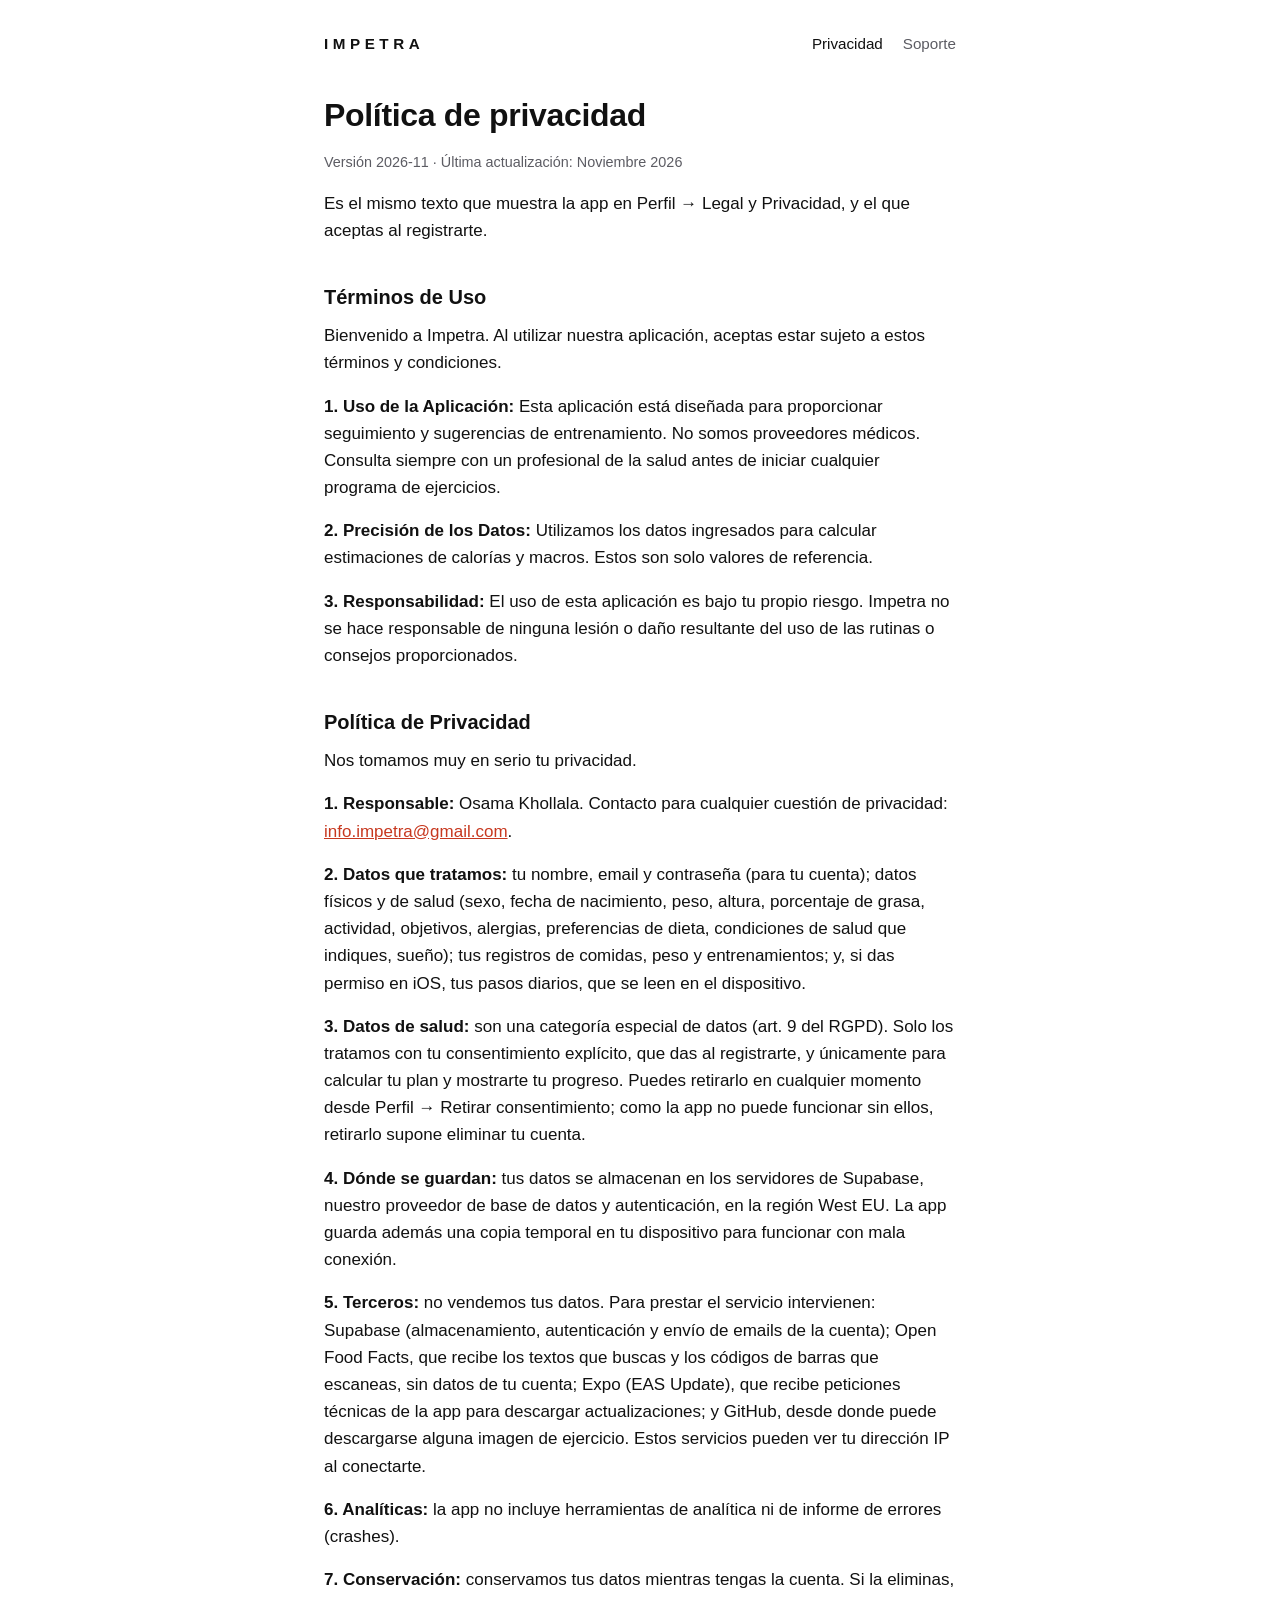
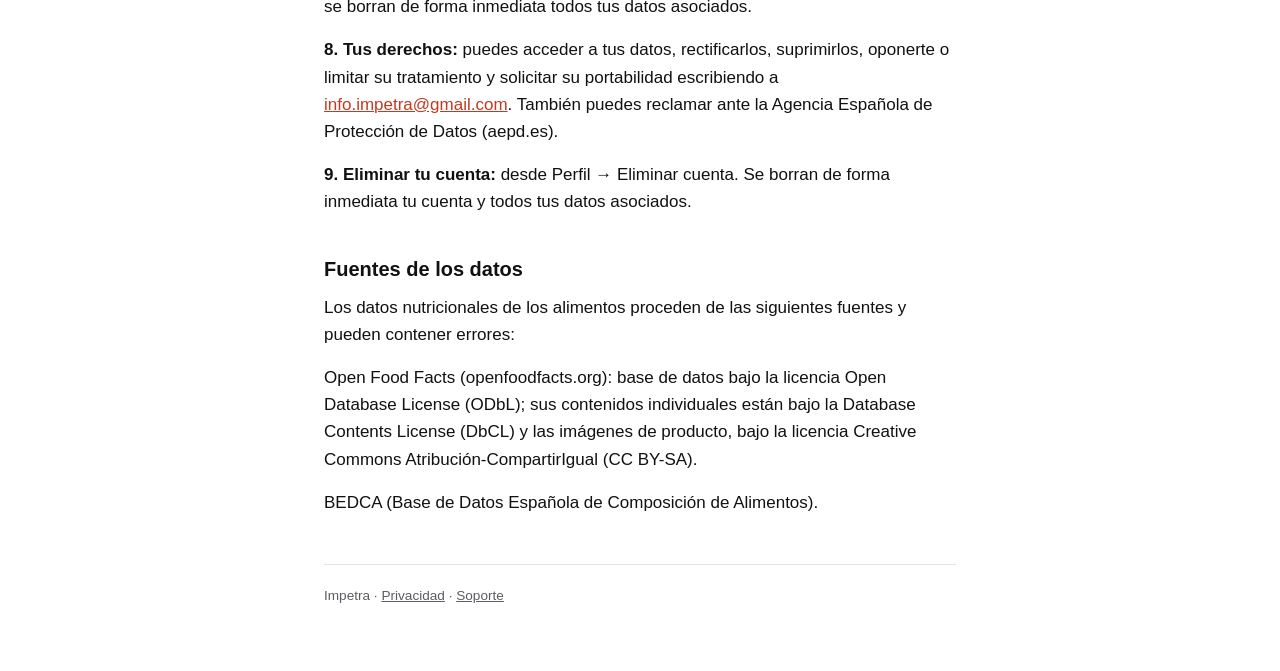
==== privacidad/index.html @ d381f9b5 "Web de Impetra" ====
<!doctype html>
<html lang="es">
<head>
<meta charset="utf-8">
<meta name="viewport" content="width=device-width, initial-scale=1">
<title>Política de privacidad · Impetra</title>
<meta name="description" content="Política de privacidad, términos de uso y fuentes de datos de Impetra: los mismos textos que acepta el usuario en la app.">
<meta name="color-scheme" content="light dark">
<meta name="theme-color" content="#ffffff" media="(prefers-color-scheme: light)">
<meta name="theme-color" content="#000000" media="(prefers-color-scheme: dark)">
<link rel="canonical" href="https://impetra.es/privacidad/">
<link rel="stylesheet" href="../styles.css">
</head>
<body>
<div class="wrap">
<header>
<a class="wordmark" href="../" aria-label="Impetra, inicio">IMPETRA</a>
<nav aria-label="Principal"><a href="../privacidad/" aria-current="page">Privacidad</a><a href="../soporte/">Soporte</a></nav>
</header>
<main>
<h1>Política de privacidad</h1>
<p class="meta">Versión <span data-policy-version>2026-11</span> · Última actualización: Noviembre 2026</p>
<p>Es el mismo texto que muestra la app en Perfil → Legal y Privacidad, y el que aceptas al registrarte.</p>
<section id="terminos-de-uso">
<h2>Términos de Uso</h2>
<p>Bienvenido a Impetra. Al utilizar nuestra aplicación, aceptas estar sujeto a estos términos y condiciones.</p>
<p><strong>1. Uso de la Aplicación:</strong> Esta aplicación está diseñada para proporcionar seguimiento y sugerencias de entrenamiento. No somos proveedores médicos. Consulta siempre con un profesional de la salud antes de iniciar cualquier programa de ejercicios.</p>
<p><strong>2. Precisión de los Datos:</strong> Utilizamos los datos ingresados para calcular estimaciones de calorías y macros. Estos son solo valores de referencia.</p>
<p><strong>3. Responsabilidad:</strong> El uso de esta aplicación es bajo tu propio riesgo. Impetra no se hace responsable de ninguna lesión o daño resultante del uso de las rutinas o consejos proporcionados.</p>
</section>
<section id="politica-de-privacidad">
<h2>Política de Privacidad</h2>
<p>Nos tomamos muy en serio tu privacidad.</p>
<p><strong>1. Responsable:</strong> Osama Khollala. Contacto para cualquier cuestión de privacidad: <a href="mailto:info.impetra@gmail.com">info.impetra@gmail.com</a>.</p>
<p><strong>2. Datos que tratamos:</strong> tu nombre, email y contraseña (para tu cuenta); datos físicos y de salud (sexo, fecha de nacimiento, peso, altura, porcentaje de grasa, actividad, objetivos, alergias, preferencias de dieta, condiciones de salud que indiques, sueño); tus registros de comidas, peso y entrenamientos; y, si das permiso en iOS, tus pasos diarios, que se leen en el dispositivo.</p>
<p><strong>3. Datos de salud:</strong> son una categoría especial de datos (art. 9 del RGPD). Solo los tratamos con tu consentimiento explícito, que das al registrarte, y únicamente para calcular tu plan y mostrarte tu progreso. Puedes retirarlo en cualquier momento desde Perfil → Retirar consentimiento; como la app no puede funcionar sin ellos, retirarlo supone eliminar tu cuenta.</p>
<p><strong>4. Dónde se guardan:</strong> tus datos se almacenan en los servidores de Supabase, nuestro proveedor de base de datos y autenticación, en la región West EU. La app guarda además una copia temporal en tu dispositivo para funcionar con mala conexión.</p>
<p><strong>5. Terceros:</strong> no vendemos tus datos. Para prestar el servicio intervienen: Supabase (almacenamiento, autenticación y envío de emails de la cuenta); Open Food Facts, que recibe los textos que buscas y los códigos de barras que escaneas, sin datos de tu cuenta; Expo (EAS Update), que recibe peticiones técnicas de la app para descargar actualizaciones; y GitHub, desde donde puede descargarse alguna imagen de ejercicio. Estos servicios pueden ver tu dirección IP al conectarte.</p>
<p><strong>6. Analíticas:</strong> la app no incluye herramientas de analítica ni de informe de errores (crashes).</p>
<p><strong>7. Conservación:</strong> conservamos tus datos mientras tengas la cuenta. Si la eliminas, se borran de forma inmediata todos tus datos asociados.</p>
<p><strong>8. Tus derechos:</strong> puedes acceder a tus datos, rectificarlos, suprimirlos, oponerte o limitar su tratamiento y solicitar su portabilidad escribiendo a <a href="mailto:info.impetra@gmail.com">info.impetra@gmail.com</a>. También puedes reclamar ante la Agencia Española de Protección de Datos (aepd.es).</p>
<p><strong>9. Eliminar tu cuenta:</strong> desde Perfil → Eliminar cuenta. Se borran de forma inmediata tu cuenta y todos tus datos asociados.</p>
</section>
<section id="fuentes-de-los-datos">
<h2>Fuentes de los datos</h2>
<p>Los datos nutricionales de los alimentos proceden de las siguientes fuentes y pueden contener errores:</p>
<p>Open Food Facts (openfoodfacts.org): base de datos bajo la licencia Open Database License (ODbL); sus contenidos individuales están bajo la Database Contents License (DbCL) y las imágenes de producto, bajo la licencia Creative Commons Atribución-CompartirIgual (CC BY-SA).</p>
<p>BEDCA (Base de Datos Española de Composición de Alimentos).</p>
</section>
</main>
<footer>
<p>Impetra · <a href="../privacidad/">Privacidad</a> · <a href="../soporte/">Soporte</a></p>
</footer>
</div>
</body>
</html>
---- styles.css ----
:root {
  --bg: #ffffff;
  --surface: #f4f4f5;
  --text: #111111;
  --muted: #5c5c63;
  --border: #e4e4e7;
  --accent: #c7381f;
  color-scheme: light;
}
@media (prefers-color-scheme: dark) {
  :root {
    --bg: #000000;
    --surface: #111113;
    --text: #f4f4f5;
    --muted: #a1a1aa;
    --border: #27272a;
    --accent: #ff5a36;
    color-scheme: dark;
  }
}
* { box-sizing: border-box; }
html { -webkit-text-size-adjust: 100%; }
body {
  margin: 0;
  background: var(--bg);
  color: var(--text);
  font: 17px/1.6 -apple-system, BlinkMacSystemFont, "Segoe UI", Roboto, "Helvetica Neue", Arial, sans-serif;
}
.wrap { max-width: 42rem; margin: 0 auto; padding: 2rem 1.25rem 3rem; }
header { display: flex; flex-wrap: wrap; align-items: baseline; justify-content: space-between; gap: 0.75rem 1.5rem; margin-bottom: 2.5rem; }
.wordmark { font-weight: 800; letter-spacing: 0.3em; font-size: 0.95rem; color: var(--text); text-decoration: none; }
nav { display: flex; gap: 1.25rem; font-size: 0.95rem; }
nav a { color: var(--muted); text-decoration: none; }
nav a:hover, nav a[aria-current="page"] { color: var(--text); }
h1 { font-size: 2rem; line-height: 1.2; margin: 0 0 1rem; letter-spacing: -0.01em; }
h2 { font-size: 1.25rem; line-height: 1.3; margin: 2.5rem 0 0.75rem; }
p, li { margin: 0 0 1rem; }
ul, ol { padding-left: 1.25rem; margin: 0 0 1rem; }
a { color: var(--accent); }
.lead { font-size: 1.15rem; color: var(--muted); }
.meta { color: var(--muted); font-size: 0.9rem; }
.card { background: var(--surface); border: 1px solid var(--border); border-radius: 14px; padding: 1.25rem; margin: 1.5rem 0; }
.card p:last-child { margin-bottom: 0; }
.links { list-style: none; padding: 0; display: flex; flex-wrap: wrap; gap: 0.75rem; }
.links a { display: inline-block; padding: 0.6rem 1.1rem; border: 1px solid var(--border); border-radius: 999px; color: var(--text); text-decoration: none; }
.links a:hover { border-color: var(--accent); }
footer { margin-top: 3rem; padding-top: 1.25rem; border-top: 1px solid var(--border); color: var(--muted); font-size: 0.85rem; }
footer a { color: var(--muted); }
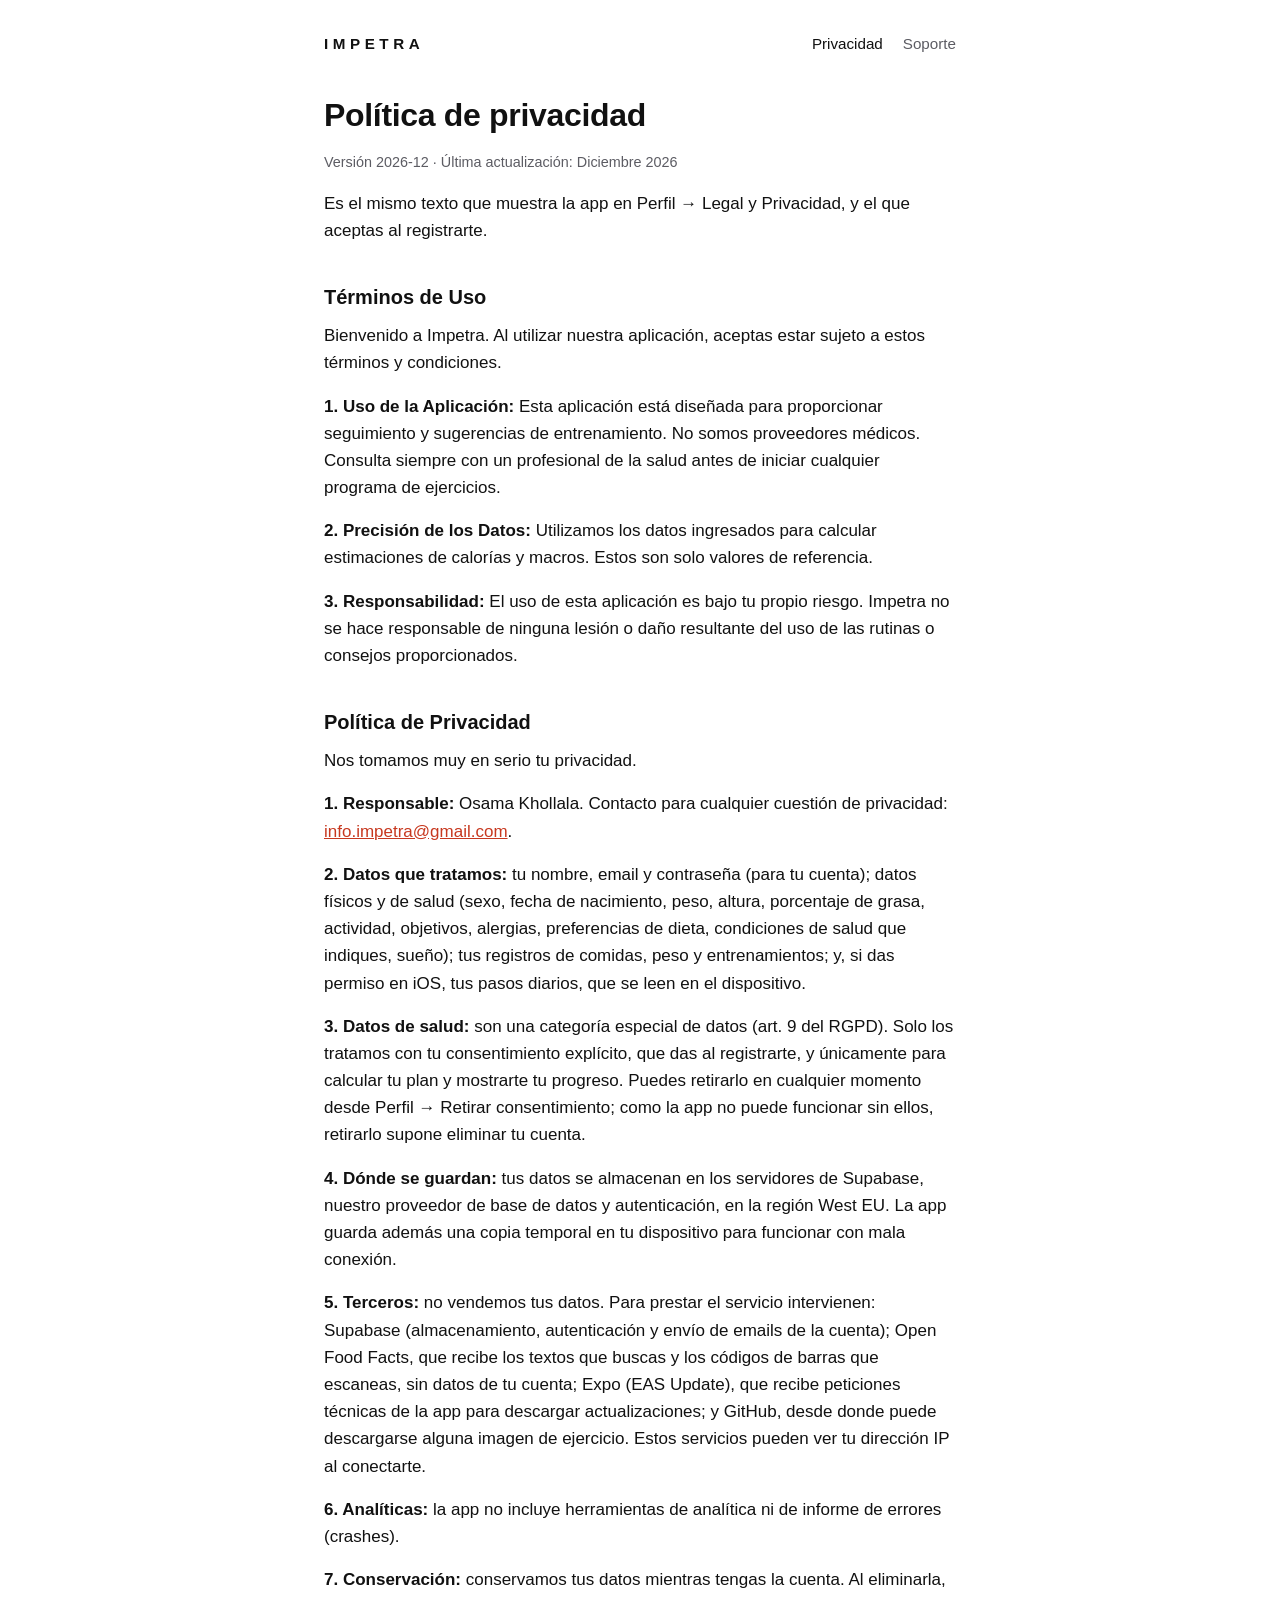
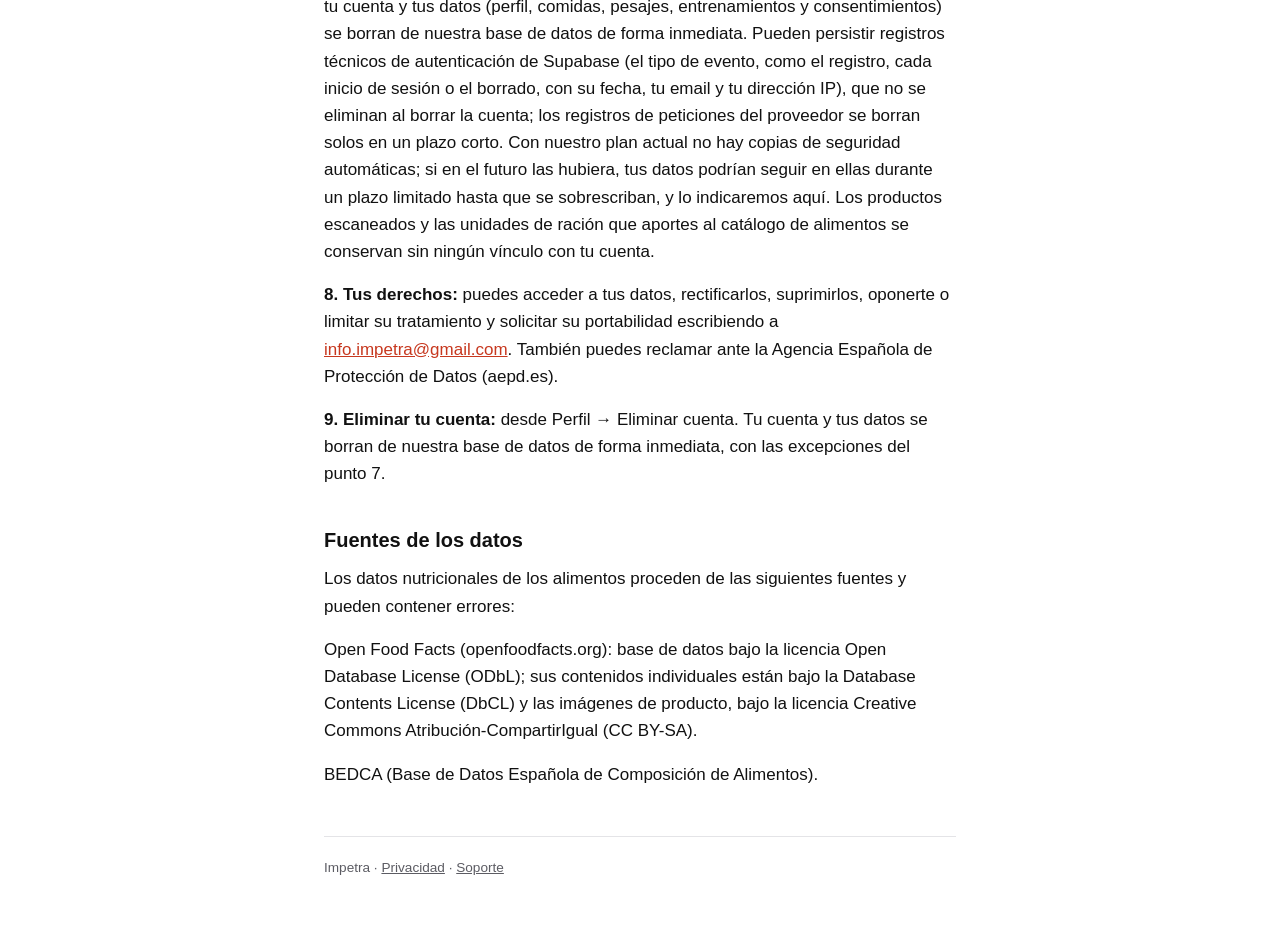
==== commit 9d08bd3f: "Política de privacidad 2026-12" ====
--- a/privacidad/index.html
+++ b/privacidad/index.html
@@ -19,7 +19,7 @@
 </header>
 <main>
 <h1>Política de privacidad</h1>
-<p class="meta">Versión <span data-policy-version>2026-11</span> · Última actualización: Noviembre 2026</p>
+<p class="meta">Versión <span data-policy-version>2026-12</span> · Última actualización: Diciembre 2026</p>
 <p>Es el mismo texto que muestra la app en Perfil → Legal y Privacidad, y el que aceptas al registrarte.</p>
 <section id="terminos-de-uso">
 <h2>Términos de Uso</h2>
@@ -37,9 +37,9 @@
 <p><strong>4. Dónde se guardan:</strong> tus datos se almacenan en los servidores de Supabase, nuestro proveedor de base de datos y autenticación, en la región West EU. La app guarda además una copia temporal en tu dispositivo para funcionar con mala conexión.</p>
 <p><strong>5. Terceros:</strong> no vendemos tus datos. Para prestar el servicio intervienen: Supabase (almacenamiento, autenticación y envío de emails de la cuenta); Open Food Facts, que recibe los textos que buscas y los códigos de barras que escaneas, sin datos de tu cuenta; Expo (EAS Update), que recibe peticiones técnicas de la app para descargar actualizaciones; y GitHub, desde donde puede descargarse alguna imagen de ejercicio. Estos servicios pueden ver tu dirección IP al conectarte.</p>
 <p><strong>6. Analíticas:</strong> la app no incluye herramientas de analítica ni de informe de errores (crashes).</p>
-<p><strong>7. Conservación:</strong> conservamos tus datos mientras tengas la cuenta. Si la eliminas, se borran de forma inmediata todos tus datos asociados.</p>
+<p><strong>7. Conservación:</strong> conservamos tus datos mientras tengas la cuenta. Al eliminarla, tu cuenta y tus datos (perfil, comidas, pesajes, entrenamientos y consentimientos) se borran de nuestra base de datos de forma inmediata. Pueden persistir registros técnicos de autenticación de Supabase (el tipo de evento, como el registro, cada inicio de sesión o el borrado, con su fecha, tu email y tu dirección IP), que no se eliminan al borrar la cuenta; los registros de peticiones del proveedor se borran solos en un plazo corto. Con nuestro plan actual no hay copias de seguridad automáticas; si en el futuro las hubiera, tus datos podrían seguir en ellas durante un plazo limitado hasta que se sobrescriban, y lo indicaremos aquí. Los productos escaneados y las unidades de ración que aportes al catálogo de alimentos se conservan sin ningún vínculo con tu cuenta.</p>
 <p><strong>8. Tus derechos:</strong> puedes acceder a tus datos, rectificarlos, suprimirlos, oponerte o limitar su tratamiento y solicitar su portabilidad escribiendo a <a href="mailto:info.impetra@gmail.com">info.impetra@gmail.com</a>. También puedes reclamar ante la Agencia Española de Protección de Datos (aepd.es).</p>
-<p><strong>9. Eliminar tu cuenta:</strong> desde Perfil → Eliminar cuenta. Se borran de forma inmediata tu cuenta y todos tus datos asociados.</p>
+<p><strong>9. Eliminar tu cuenta:</strong> desde Perfil → Eliminar cuenta. Tu cuenta y tus datos se borran de nuestra base de datos de forma inmediata, con las excepciones del punto 7.</p>
 </section>
 <section id="fuentes-de-los-datos">
 <h2>Fuentes de los datos</h2>
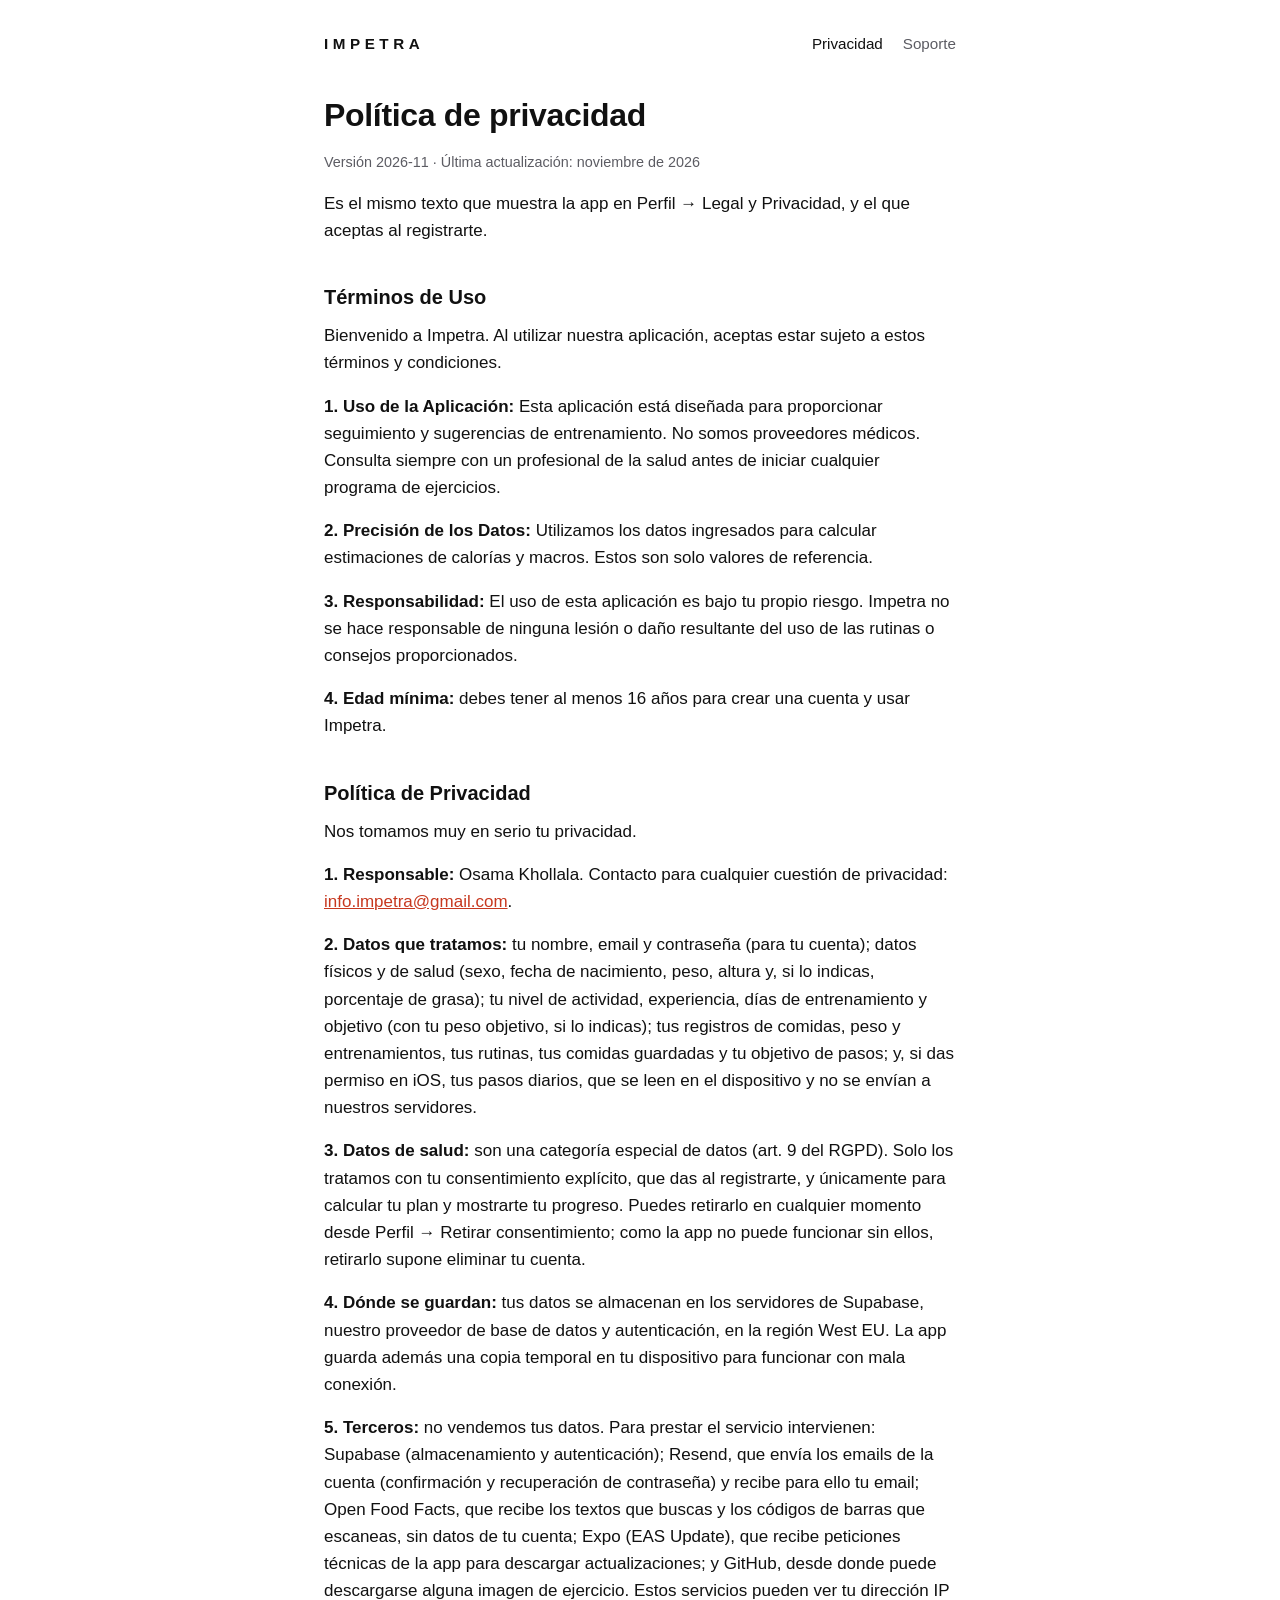
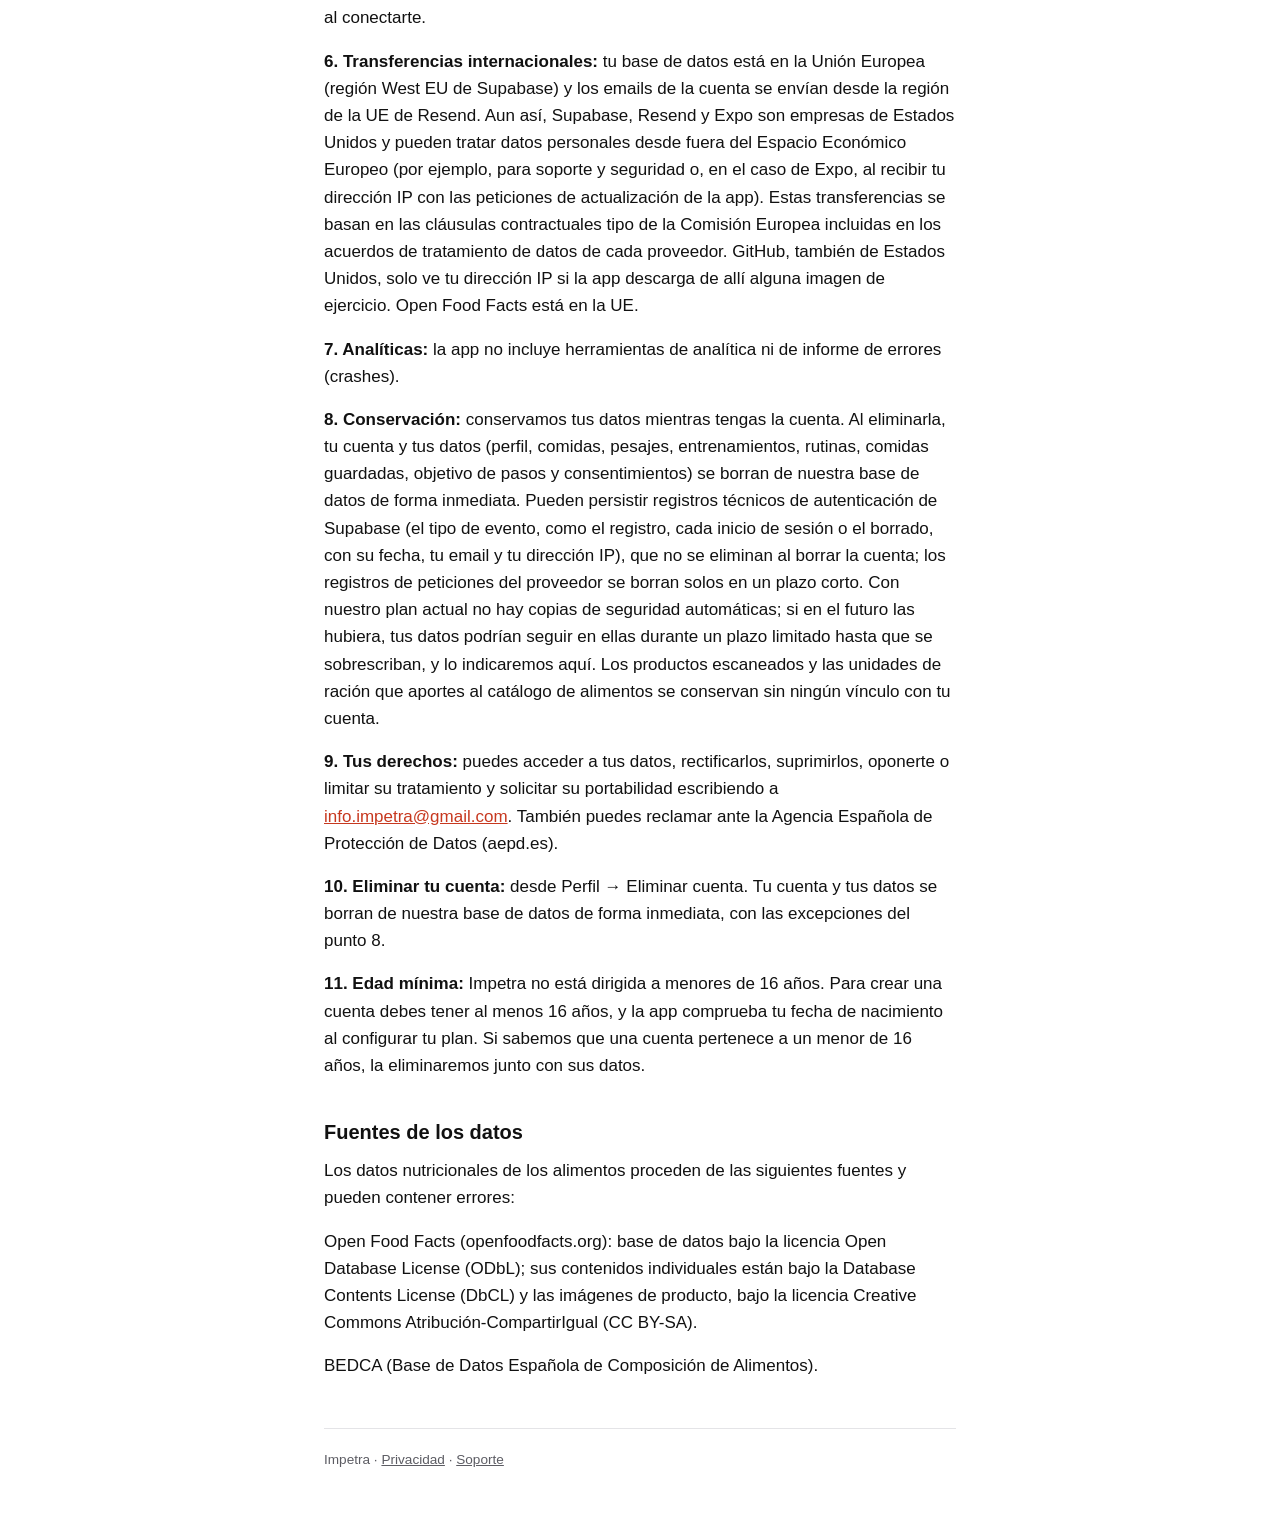
==== commit 92dcabf6: "Política de privacidad 2026-11" ====
--- a/privacidad/index.html
+++ b/privacidad/index.html
@@ -19,7 +19,7 @@
 </header>
 <main>
 <h1>Política de privacidad</h1>
-<p class="meta">Versión <span data-policy-version>2026-12</span> · Última actualización: Diciembre 2026</p>
+<p class="meta">Versión <span data-policy-version>2026-11</span> · Última actualización: noviembre de 2026</p>
 <p>Es el mismo texto que muestra la app en Perfil → Legal y Privacidad, y el que aceptas al registrarte.</p>
 <section id="terminos-de-uso">
 <h2>Términos de Uso</h2>
@@ -27,19 +27,22 @@
 <p><strong>1. Uso de la Aplicación:</strong> Esta aplicación está diseñada para proporcionar seguimiento y sugerencias de entrenamiento. No somos proveedores médicos. Consulta siempre con un profesional de la salud antes de iniciar cualquier programa de ejercicios.</p>
 <p><strong>2. Precisión de los Datos:</strong> Utilizamos los datos ingresados para calcular estimaciones de calorías y macros. Estos son solo valores de referencia.</p>
 <p><strong>3. Responsabilidad:</strong> El uso de esta aplicación es bajo tu propio riesgo. Impetra no se hace responsable de ninguna lesión o daño resultante del uso de las rutinas o consejos proporcionados.</p>
+<p><strong>4. Edad mínima:</strong> debes tener al menos 16 años para crear una cuenta y usar Impetra.</p>
 </section>
 <section id="politica-de-privacidad">
 <h2>Política de Privacidad</h2>
 <p>Nos tomamos muy en serio tu privacidad.</p>
 <p><strong>1. Responsable:</strong> Osama Khollala. Contacto para cualquier cuestión de privacidad: <a href="mailto:info.impetra@gmail.com">info.impetra@gmail.com</a>.</p>
-<p><strong>2. Datos que tratamos:</strong> tu nombre, email y contraseña (para tu cuenta); datos físicos y de salud (sexo, fecha de nacimiento, peso, altura, porcentaje de grasa, actividad, objetivos, alergias, preferencias de dieta, condiciones de salud que indiques, sueño); tus registros de comidas, peso y entrenamientos; y, si das permiso en iOS, tus pasos diarios, que se leen en el dispositivo.</p>
+<p><strong>2. Datos que tratamos:</strong> tu nombre, email y contraseña (para tu cuenta); datos físicos y de salud (sexo, fecha de nacimiento, peso, altura y, si lo indicas, porcentaje de grasa); tu nivel de actividad, experiencia, días de entrenamiento y objetivo (con tu peso objetivo, si lo indicas); tus registros de comidas, peso y entrenamientos, tus rutinas, tus comidas guardadas y tu objetivo de pasos; y, si das permiso en iOS, tus pasos diarios, que se leen en el dispositivo y no se envían a nuestros servidores.</p>
 <p><strong>3. Datos de salud:</strong> son una categoría especial de datos (art. 9 del RGPD). Solo los tratamos con tu consentimiento explícito, que das al registrarte, y únicamente para calcular tu plan y mostrarte tu progreso. Puedes retirarlo en cualquier momento desde Perfil → Retirar consentimiento; como la app no puede funcionar sin ellos, retirarlo supone eliminar tu cuenta.</p>
 <p><strong>4. Dónde se guardan:</strong> tus datos se almacenan en los servidores de Supabase, nuestro proveedor de base de datos y autenticación, en la región West EU. La app guarda además una copia temporal en tu dispositivo para funcionar con mala conexión.</p>
-<p><strong>5. Terceros:</strong> no vendemos tus datos. Para prestar el servicio intervienen: Supabase (almacenamiento, autenticación y envío de emails de la cuenta); Open Food Facts, que recibe los textos que buscas y los códigos de barras que escaneas, sin datos de tu cuenta; Expo (EAS Update), que recibe peticiones técnicas de la app para descargar actualizaciones; y GitHub, desde donde puede descargarse alguna imagen de ejercicio. Estos servicios pueden ver tu dirección IP al conectarte.</p>
-<p><strong>6. Analíticas:</strong> la app no incluye herramientas de analítica ni de informe de errores (crashes).</p>
-<p><strong>7. Conservación:</strong> conservamos tus datos mientras tengas la cuenta. Al eliminarla, tu cuenta y tus datos (perfil, comidas, pesajes, entrenamientos y consentimientos) se borran de nuestra base de datos de forma inmediata. Pueden persistir registros técnicos de autenticación de Supabase (el tipo de evento, como el registro, cada inicio de sesión o el borrado, con su fecha, tu email y tu dirección IP), que no se eliminan al borrar la cuenta; los registros de peticiones del proveedor se borran solos en un plazo corto. Con nuestro plan actual no hay copias de seguridad automáticas; si en el futuro las hubiera, tus datos podrían seguir en ellas durante un plazo limitado hasta que se sobrescriban, y lo indicaremos aquí. Los productos escaneados y las unidades de ración que aportes al catálogo de alimentos se conservan sin ningún vínculo con tu cuenta.</p>
-<p><strong>8. Tus derechos:</strong> puedes acceder a tus datos, rectificarlos, suprimirlos, oponerte o limitar su tratamiento y solicitar su portabilidad escribiendo a <a href="mailto:info.impetra@gmail.com">info.impetra@gmail.com</a>. También puedes reclamar ante la Agencia Española de Protección de Datos (aepd.es).</p>
-<p><strong>9. Eliminar tu cuenta:</strong> desde Perfil → Eliminar cuenta. Tu cuenta y tus datos se borran de nuestra base de datos de forma inmediata, con las excepciones del punto 7.</p>
+<p><strong>5. Terceros:</strong> no vendemos tus datos. Para prestar el servicio intervienen: Supabase (almacenamiento y autenticación); Resend, que envía los emails de la cuenta (confirmación y recuperación de contraseña) y recibe para ello tu email; Open Food Facts, que recibe los textos que buscas y los códigos de barras que escaneas, sin datos de tu cuenta; Expo (EAS Update), que recibe peticiones técnicas de la app para descargar actualizaciones; y GitHub, desde donde puede descargarse alguna imagen de ejercicio. Estos servicios pueden ver tu dirección IP al conectarte.</p>
+<p><strong>6. Transferencias internacionales:</strong> tu base de datos está en la Unión Europea (región West EU de Supabase) y los emails de la cuenta se envían desde la región de la UE de Resend. Aun así, Supabase, Resend y Expo son empresas de Estados Unidos y pueden tratar datos personales desde fuera del Espacio Económico Europeo (por ejemplo, para soporte y seguridad o, en el caso de Expo, al recibir tu dirección IP con las peticiones de actualización de la app). Estas transferencias se basan en las cláusulas contractuales tipo de la Comisión Europea incluidas en los acuerdos de tratamiento de datos de cada proveedor. GitHub, también de Estados Unidos, solo ve tu dirección IP si la app descarga de allí alguna imagen de ejercicio. Open Food Facts está en la UE.</p>
+<p><strong>7. Analíticas:</strong> la app no incluye herramientas de analítica ni de informe de errores (crashes).</p>
+<p><strong>8. Conservación:</strong> conservamos tus datos mientras tengas la cuenta. Al eliminarla, tu cuenta y tus datos (perfil, comidas, pesajes, entrenamientos, rutinas, comidas guardadas, objetivo de pasos y consentimientos) se borran de nuestra base de datos de forma inmediata. Pueden persistir registros técnicos de autenticación de Supabase (el tipo de evento, como el registro, cada inicio de sesión o el borrado, con su fecha, tu email y tu dirección IP), que no se eliminan al borrar la cuenta; los registros de peticiones del proveedor se borran solos en un plazo corto. Con nuestro plan actual no hay copias de seguridad automáticas; si en el futuro las hubiera, tus datos podrían seguir en ellas durante un plazo limitado hasta que se sobrescriban, y lo indicaremos aquí. Los productos escaneados y las unidades de ración que aportes al catálogo de alimentos se conservan sin ningún vínculo con tu cuenta.</p>
+<p><strong>9. Tus derechos:</strong> puedes acceder a tus datos, rectificarlos, suprimirlos, oponerte o limitar su tratamiento y solicitar su portabilidad escribiendo a <a href="mailto:info.impetra@gmail.com">info.impetra@gmail.com</a>. También puedes reclamar ante la Agencia Española de Protección de Datos (aepd.es).</p>
+<p><strong>10. Eliminar tu cuenta:</strong> desde Perfil → Eliminar cuenta. Tu cuenta y tus datos se borran de nuestra base de datos de forma inmediata, con las excepciones del punto 8.</p>
+<p><strong>11. Edad mínima:</strong> Impetra no está dirigida a menores de 16 años. Para crear una cuenta debes tener al menos 16 años, y la app comprueba tu fecha de nacimiento al configurar tu plan. Si sabemos que una cuenta pertenece a un menor de 16 años, la eliminaremos junto con sus datos.</p>
 </section>
 <section id="fuentes-de-los-datos">
 <h2>Fuentes de los datos</h2>
